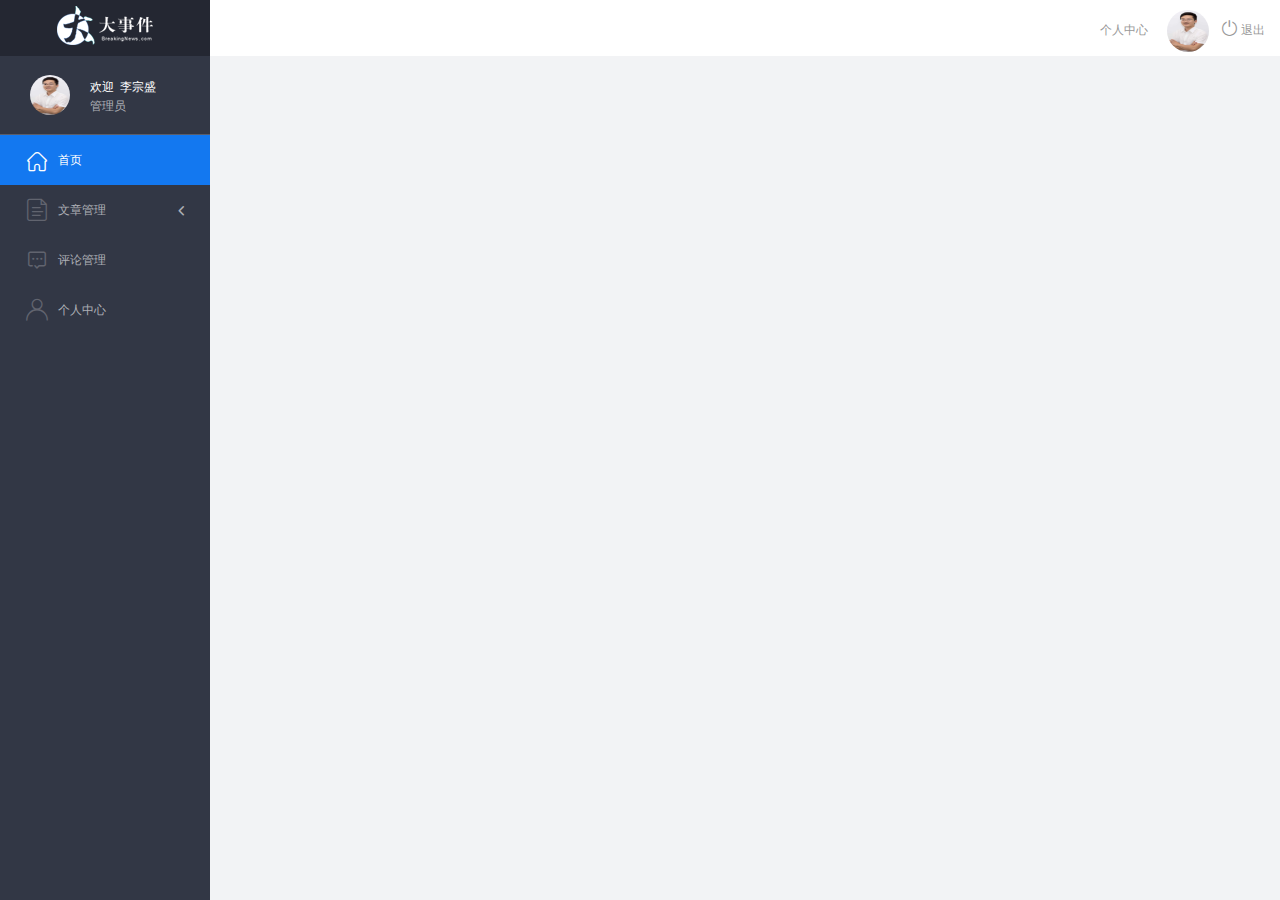
==== BigNews/admin/index.html @ 6e2e9f86 "init" ====
<!DOCTYPE html>
<html lang="en">

<head>
    <meta charset="UTF-8">
    <meta name="viewport" content="width=device-width, initial-scale=1.0">
    <meta http-equiv="X-UA-Compatible" content="ie=edge">
    <title>大事件-后台首页</title>
    <link rel="stylesheet" href="./libs/bootstrap/css/bootstrap.min.css">
    <link rel="stylesheet" href="css/reset.css">
    <link rel="stylesheet" href="css/iconfont.css">
    <link rel="stylesheet" href="css/main.css">
    <script src="./libs/jquery-1.12.4.min.js"></script>
    <!-- 导入bootstrap的js文件 -->
    <script src="./libs/bootstrap/js/bootstrap.min.js"></script>
</head>

<body>
    <div class="sider">
        <a href="#" class="logo"><img src="images/logo02.png" alt="logo"></a>
        <div class="user_info">
            <img src="images/2.jpg" alt="person">
            <span>欢迎&nbsp;&nbsp;李宗盛</span>
            <b>管理员</b>
        </div>
        <!-- 左侧导航栏 -->
        <div class="menu">
            <div class="level01 active"><a href="#" target="main_frame"><i
                        class="iconfont icon-yidiandiantubiao04"></i><span>首页</span></a></div>
            <div class="level01"><a href="#"><i class="iconfont icon-icon-article"></i><span>文章管理</span><b
                        class="iconfont icon-arrowdownl"></b></a></div>
            <ul class="level02">
                <li><a href="#" target="main_frame"><i class="iconfont icon-previewright"></i><span>文章列表</span></a></li>
                <li><a href="#" target="main_frame"><i class="iconfont icon-previewright"></i><span>发表文章</span></a></li>
                <li><a href="#" target="main_frame"><i class="iconfont icon-previewright"></i><span>文章类别管理</span></a>
                </li>
            </ul>

            <div class="level01"><a href="#" target="main_frame"><i
                        class="iconfont icon-comment"></i><span>评论管理</span></a></div>
            <div class="level01" id="user"><a href="#" target="main_frame"><i
                        class="iconfont icon-user"></i><span>个人中心</span></a></div>
        </div>
        <!-- 顶部栏 -->
        <div class="header_bar">
            <div class="user_center_link">
                <a href="./user.html" target="main_frame">个人中心</a>
                <img src="images/2.jpg" alt="person">
                <a href="javascript:void(0)" class="logout"><i class="iconfont icon-tuichu"></i> 退出</a>
            </div>
        </div>
        <!-- 右侧主体内容 -->
        <div class="main" id="main_body">

        </div>
    </div>
</body>
</html>
---- BigNews/admin/css/iconfont.css ----
@font-face {font-family: "iconfont";
  src: url('../fonts/iconfont.eot?t=1558003957214'); /* IE9 */
  src: url('../fonts/iconfont.eot?t=1558003957214#iefix') format('embedded-opentype'), /* IE6-IE8 */
  url('[data-uri]') format('woff2'),
  url('../fonts/iconfont.woff?t=1558003957214') format('woff'),
  url('../fonts/iconfont.ttf?t=1558003957214') format('truetype'), /* chrome, firefox, opera, Safari, Android, iOS 4.2+ */
  url('../fonts/iconfont.svg?t=1558003957214#iconfont') format('svg'); /* iOS 4.1- */
}

.iconfont {
  font-family: "iconfont" !important;
  font-size: 16px;
  font-style: normal;
  -webkit-font-smoothing: antialiased;
  -moz-osx-font-smoothing: grayscale;
}

.icon-yidiandiantubiao04:before {
  content: "\e607";
}

.icon-arrowdownl:before {
  content: "\e6a3";
}

.icon-key:before {
  content: "\e68b";
}

.icon-tuichu:before {
  content: "\e622";
}

.icon-previewright:before {
  content: "\e75c";
}

.icon-system:before {
  content: "\e6a6";
}

.icon-icondate:before {
  content: "\e609";
}

.icon-search:before {
  content: "\e656";
}

.icon-system1:before {
  content: "\e608";
}

.icon-user:before {
  content: "\e645";
}

.icon-comment:before {
  content: "\e60a";
}

.icon-icon-article:before {
  content: "\e601";
}
---- BigNews/admin/css/main.css ----
body{
    font-family:'MicroSoft YaHei';
    background-color: #f2f3f5;
}
.main_wrap{
    position:fixed;
    width:100%;
    height:100%;
    left:0px;
    top:0px;
    background:url('../images/login_bg.jpg'); 
    background-size:100% 100%; 
  }
.header{
    width:1200px;
    overflow: hidden;
    margin:20px auto 0;
}
.heade .logo{
    float: left;
}
.header .copyright{
    float:right;
    font-size:12px;
    color:#fff;
    text-align:right;
    line-height:20px;
    margin-top:10px;
}
.login_form_con{
    position:absolute;
    left:50%;
    top:50%;
    margin-left:-200px;
    margin-top:-155px;
    width:400px;
    height:310px;
    background-color: #edeff0;
}

.login_form{
    position: relative;
}

.login_form .icon-user{
    position:absolute;
    font-size:16px;
    color:#999;
    left:46px;
    top:12px;
}
.login_form .icon-key{
    position:absolute;
    font-size:18px;
    color:#999;
    left:46px;
    top:78px;
}
.login_title{
    height:60px;
    background:url('../images/login_title.png') center center no-repeat #fff;
}
.input_txt,.input_pass,.input_sub{
    display:block;
    width:334px;
    height:37px;
    padding:0px;
    text-indent:40px;
    border:1px solid #ddd;
    margin:27px auto 0;
    outline:none;
}
.input_sub{
    margin-top:40px;
    height:42px;
    background-color: #19b9e7;
    text-indent:0px;
    font-size:18px;
    color:#fff;
    cursor: pointer;
}
.input_sub:hover{
    background-color: #08a0cc;
}

.sider{
    position:fixed;
    left:0;
    top:0;
    bottom:0;
    width:210px;
    background-color: #323745;
}
.sider .logo{
    display:block;
    height:56px;
    background-color: #242732;
    overflow: hidden;
}
.sider .logo img{
    display:block;
    margin:6px auto 0;
}
.user_info{
    height:79px;
    border-bottom:1px solid #5a5e6b;
}

.user_info img{
    float: left;
    width:40px;
    height:40px;
    border-radius:20px;
    margin:19px 0 0 30px;
}
.user_info span{
    float: left;
    width:120px;
    font-size:12px;
    color:#fff;
    margin:23px 0 0 20px;
}
.user_info b{
    float: left;
    width: 120px;
    font-weight:normal;
    font-size:12px;
    color:#adafb5;
    margin:2px 0 0 20px;
}

.menu .level01{
    height:50px;
    line-height:50px;
}
.menu .level01 a{
    display:block;
    height:50px;
    font-size:12px;
    color:#adafb5;
    overflow: hidden;
}
.menu .level01.active a{
    background-color: #1378f0;
    color:#fff;
}
.menu .level01.active i{
    color:#fff;
}

.menu .level01 a:hover{
    background-color: #1378f0;
    color:#fff;
}
.menu .level01 a:hover i{
    color:#fff;
}
.menu .level01 i{
    color:#61646f;
    font-size:22px;
    float: left;
    margin-left:26px;
}
.menu .level01 span{
    float: left;
    margin-left:10px;
}
.menu .level01 b{
    float: right;
    margin-right:20px;
    font-weight:normal;
    transform:rotate(90deg);
    transition:all 500ms ease;
}

.menu .level01 .rotate0{
    transform:rotate(0deg);
}

.menu .level02{
    background: #242732;
    display:none;
}


.menu .level02 li{
    height:40px;
    line-height:40px;
}
.menu .level02 li a{
    display:block;
    height:40px;
    font-size:12px;
    color:#adafb5;
    overflow: hidden;
}

.menu .level02 li a:hover{
    background-color: #1378f0;
    color:#fff;
}

.menu .level02 li i{
    font-size:12px;
    float: left;
    margin-left:60px;
}
.menu .level02 li span{
    font-size:12px;
    float: left;
    margin-left:5px;
}

.menu .level02 .active a{
    color:#ffae00;
}

.header_bar{
    position:fixed;
    left:210px;
    right:0;
    top:0;
    height:56px;
    background-color: #fff;
}

.main{
    position:fixed;
    left:210px;
    top:56px;
    right:0;
    bottom:0;
    background-color: #f2f3f5;
}

.search_form{
    width:218px;
    height:33px;
    border:1px solid #ddd;
    background-color: #f2f3f5;
    border-radius:16px;
    float: left;
    margin:12px 0 0 27px;
}

.search_form input{
    padding:0px;
    margin:0px;
    border:0px;
    float: left;
    background-color: #f2f3f5;
    font-size:12px;
    width:175px;
    height:31px;
    margin-left:12px;
    outline:none;
   
}

.search_form .icon-search{
    line-height:33px;
    cursor: pointer;
    font-size:18px;
    color:#abaebb;
}
.user_center_link{
    float:right;

}
.user_center_link a{
    line-height:56px;
    font-size:12px;
    color:#999;
    margin-right:15px;
}
.user_center_link a:hover{
    color:#ffae00
}

.user_center_link img{
    width:42px;
    height:42px;
    border-radius:32px;
    margin-right:10px;
}

.spannel_list{
    margin-top:20px;
}

.spannel{
	height:100px;
	overflow:hidden;
	text-align:center;
    position:relative;
    background-color: #fff;
    border:1px solid #e7e7e9;
    margin-bottom:20px;
}

.spannel em{
    font-style:normal;
	font-size:50px;
	line-height:50px;
	display:inline-block;
	margin:10px 0 0 20px;
	font-family:'Arial';
	color:#83a2ed;
}

.spannel span{
	font-size:14px;
	display:inline-block;
	color:#83a2ed;
	margin-left:10px;
}

.spannel b{
	position:absolute;
	left:0;
	bottom:0;
	width:100%;
	line-height:24px;
	background:#e5e5e5;
	color:#333;
	font-size:14px;
	font-weight:normal;
}

.scolor01 em,.scolor01 span{
	color:#6ac6e2;
}

.scolor02 em,.scolor02 span{
	color:#5fd9de;
}

.scolor03 em,.scolor03 span{
	color:#58d88e;
}


.gragh_pannel{
    height:350px;
    border:1px solid #e7e7e9;
    background-color: #fff!important; 
    margin-bottom:20px;  
}

.column_pannel{
    margin-bottom:20px;
    height:400px;
    border:1px solid #e7e7e9;
    background-color: #fff!important;   
}

.common_title{
    line-height:42px;
    background-color: #fbfbfb;
    border:1px solid #e7e7e9;
    margin-top:20px;
    text-indent: 15px;
    font-size:14px;
    color:#333;
}

.common_con{
    border:1px solid #e7e7e9;
    border-top:0px;
    background-color: #fff;
    padding-bottom:20px;
    margin-bottom:20px;
}
.opt_btns{
    margin-top:20px;
}

.mp20{
    margin-top:20px;
}

.pagination{   
   margin:0;
}

.article_form{
    margin-top:20px;
}

.form-group{
    margin-bottom:25px;
}

.form-group label{
    font-weight:normal;
    color:#666;
}

.icon-icondate{
    line-height:16px;
}

.user_pic{
    width:100px;
    height:100px;
    margin-bottom:10px;
}

.article_cover{
    width:200px;
    height:200px;
    margin-bottom:10px;
}
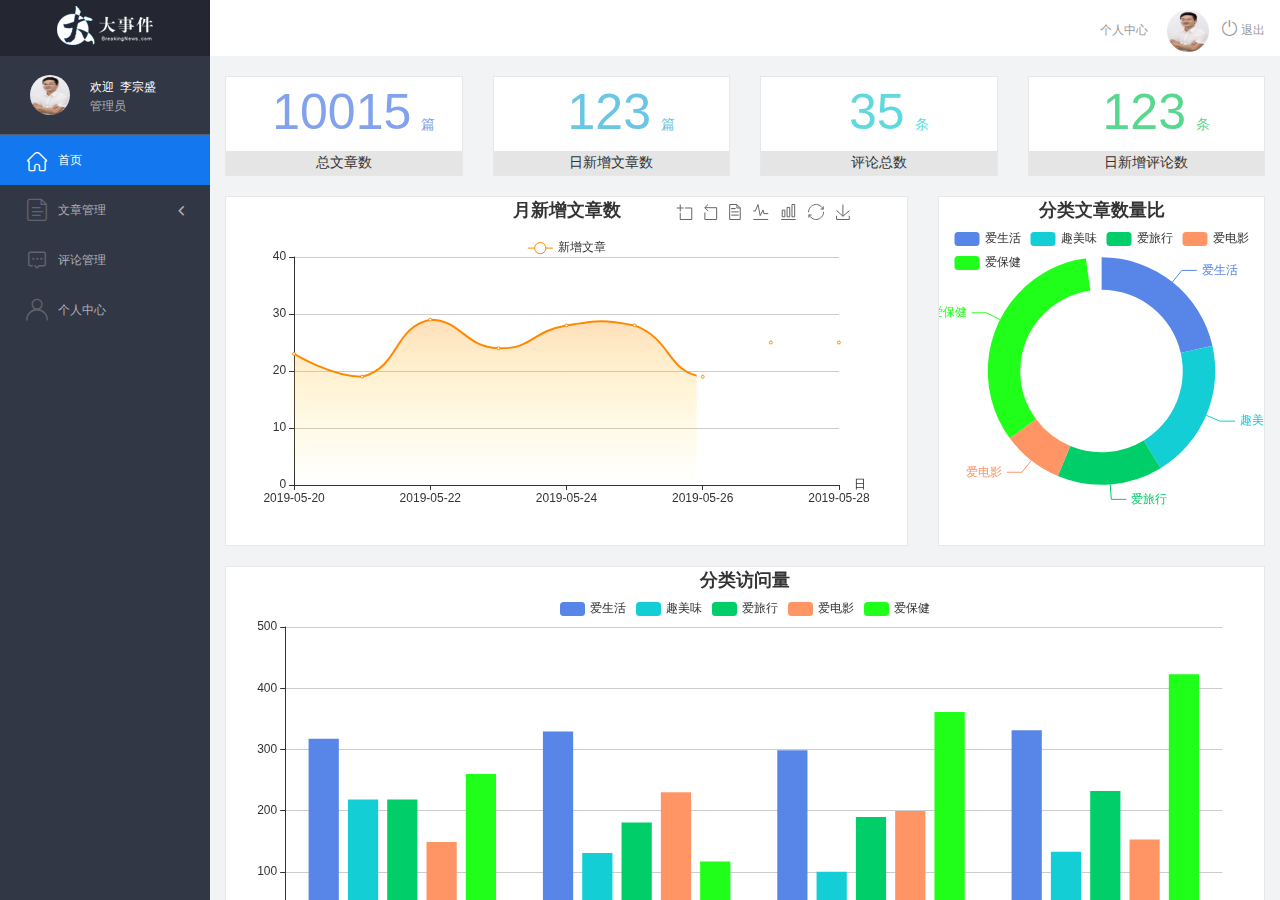
==== commit 22ea45ab: "首页导航栏" ====
--- a/BigNews/admin/index.html
+++ b/BigNews/admin/index.html
@@ -25,34 +25,36 @@
         </div>
         <!-- 左侧导航栏 -->
         <div class="menu">
-            <div class="level01 active"><a href="#" target="main_frame"><i
+            <div class="level01 active"><a href="main_count.html" target="main_frame"><i
                         class="iconfont icon-yidiandiantubiao04"></i><span>首页</span></a></div>
             <div class="level01"><a href="#"><i class="iconfont icon-icon-article"></i><span>文章管理</span><b
                         class="iconfont icon-arrowdownl"></b></a></div>
             <ul class="level02">
-                <li><a href="#" target="main_frame"><i class="iconfont icon-previewright"></i><span>文章列表</span></a></li>
-                <li><a href="#" target="main_frame"><i class="iconfont icon-previewright"></i><span>发表文章</span></a></li>
-                <li><a href="#" target="main_frame"><i class="iconfont icon-previewright"></i><span>文章类别管理</span></a>
+                <li><a href="article_list.html" target="main_frame"><i class="iconfont icon-previewright"></i><span>文章列表</span></a></li>
+                <li><a href="article_release.html" target="main_frame"><i class="iconfont icon-previewright"></i><span>发表文章</span></a></li>
+                <li><a href="article_category.html" target="main_frame"><i class="iconfont icon-previewright"></i><span>文章类别管理</span></a>
                 </li>
             </ul>
 
-            <div class="level01"><a href="#" target="main_frame"><i
+            <div class="level01"><a href="comment_list.html" target="main_frame"><i
                         class="iconfont icon-comment"></i><span>评论管理</span></a></div>
-            <div class="level01" id="user"><a href="#" target="main_frame"><i
+            <div class="level01" id="user"><a href="user.html" target="main_frame"><i
                         class="iconfont icon-user"></i><span>个人中心</span></a></div>
         </div>
         <!-- 顶部栏 -->
         <div class="header_bar">
             <div class="user_center_link">
-                <a href="./user.html" target="main_frame">个人中心</a>
+                <a href="./user.html" target="main_frame" onclick="$('#user').trigger('click')">个人中心</a>
                 <img src="images/2.jpg" alt="person">
                 <a href="javascript:void(0)" class="logout"><i class="iconfont icon-tuichu"></i> 退出</a>
             </div>
         </div>
         <!-- 右侧主体内容 -->
         <div class="main" id="main_body">
-
+            <iframe src="main_count.html" name="main_frame" frameborder="0" width="100%" height="100%"></iframe>
         </div>
     </div>
+
+    <script src="./js/admin-index.js"></script>
 </body>
 </html>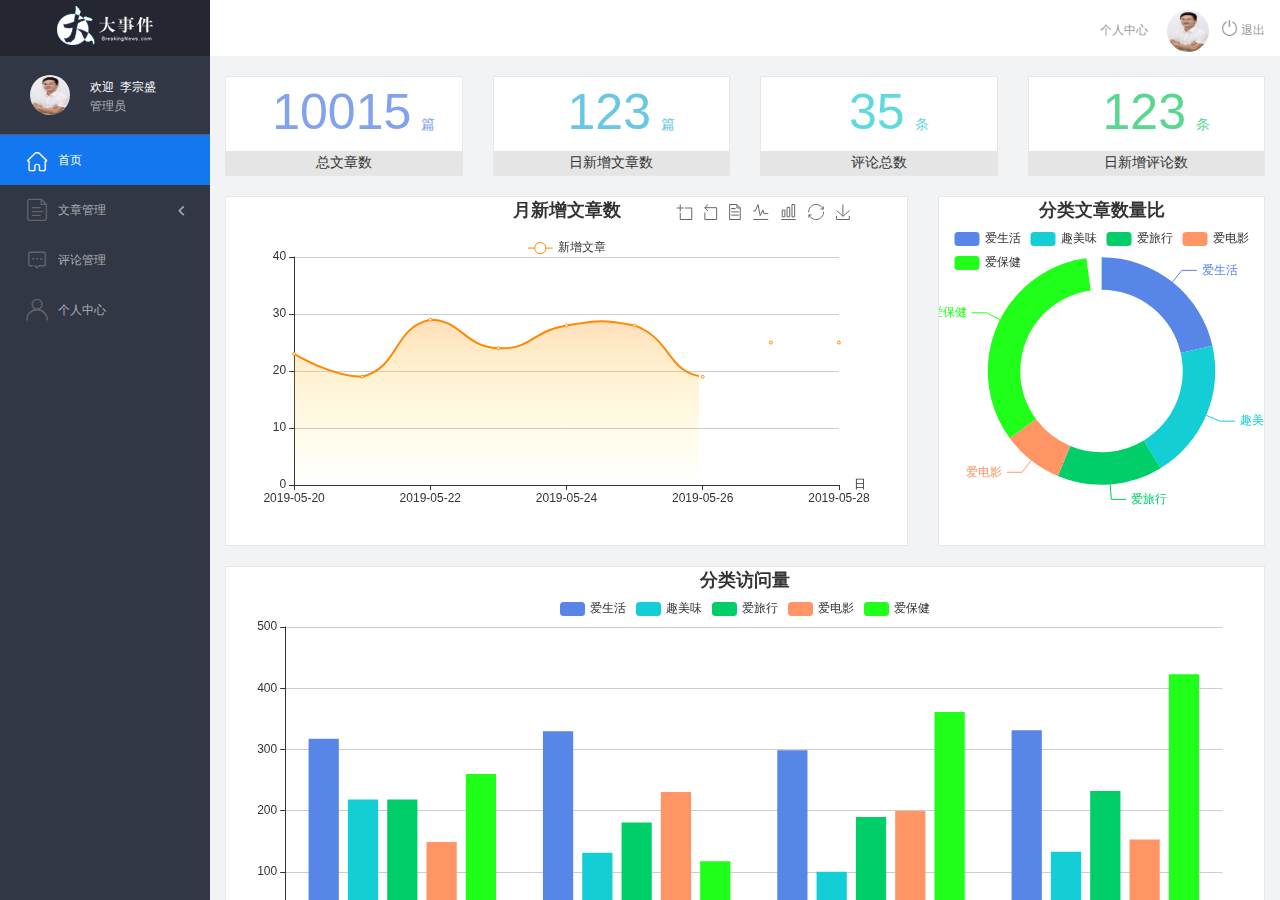
==== commit 2549e273: "06首页可视化图形" ====
--- a/BigNews/admin/index.html
+++ b/BigNews/admin/index.html
@@ -13,6 +13,7 @@
     <script src="./libs/jquery-1.12.4.min.js"></script>
     <!-- 导入bootstrap的js文件 -->
     <script src="./libs/bootstrap/js/bootstrap.min.js"></script>
+    <script src="./js/http.js"></script>
 </head>
 
 <body>
@@ -56,5 +57,16 @@
     </div>
 
     <script src="./js/admin-index.js"></script>
+    <!-- <script>
+            $.ajax({
+            url:"http://localhost:8080/api/v1/admin/data/info",
+            type:'get',
+            dataType:'json',
+            // data:'',
+            success: function(data){
+                console.log(data);
+            }
+            });
+        </script> -->
 </body>
 </html>